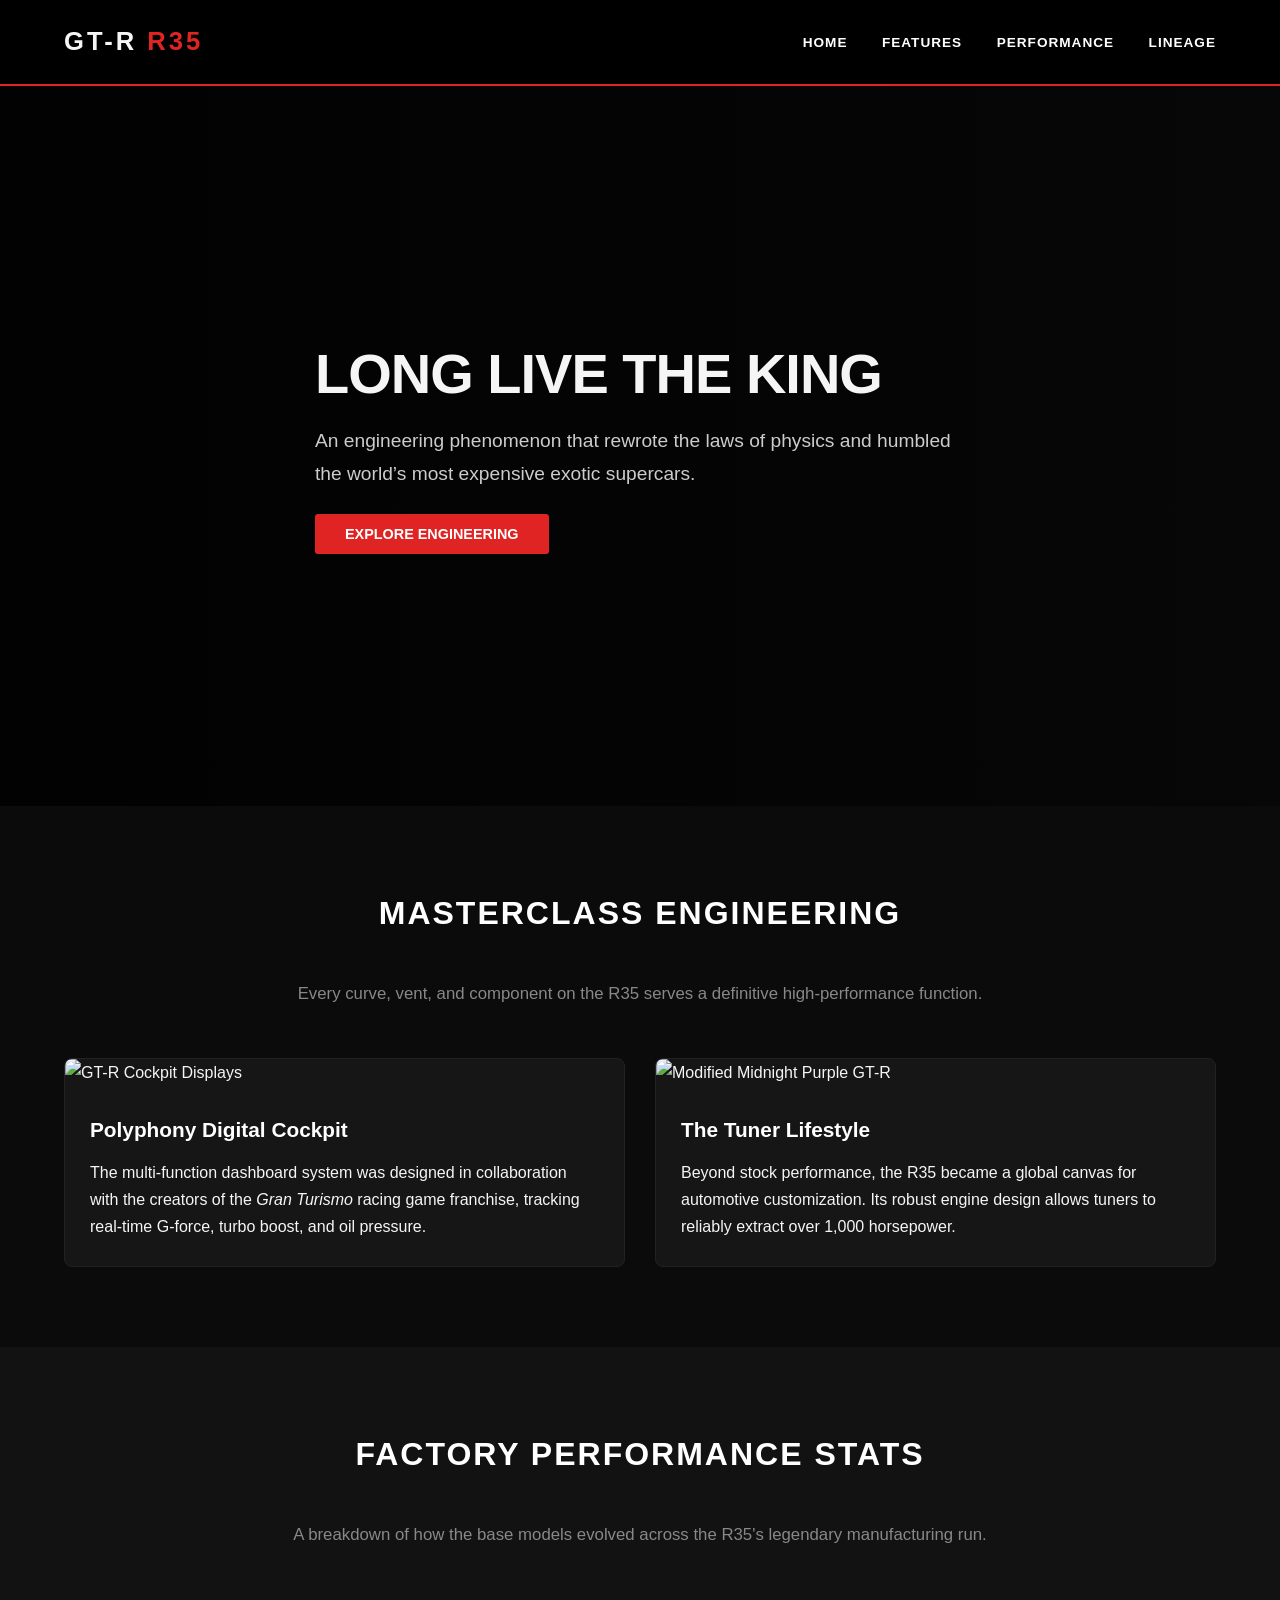
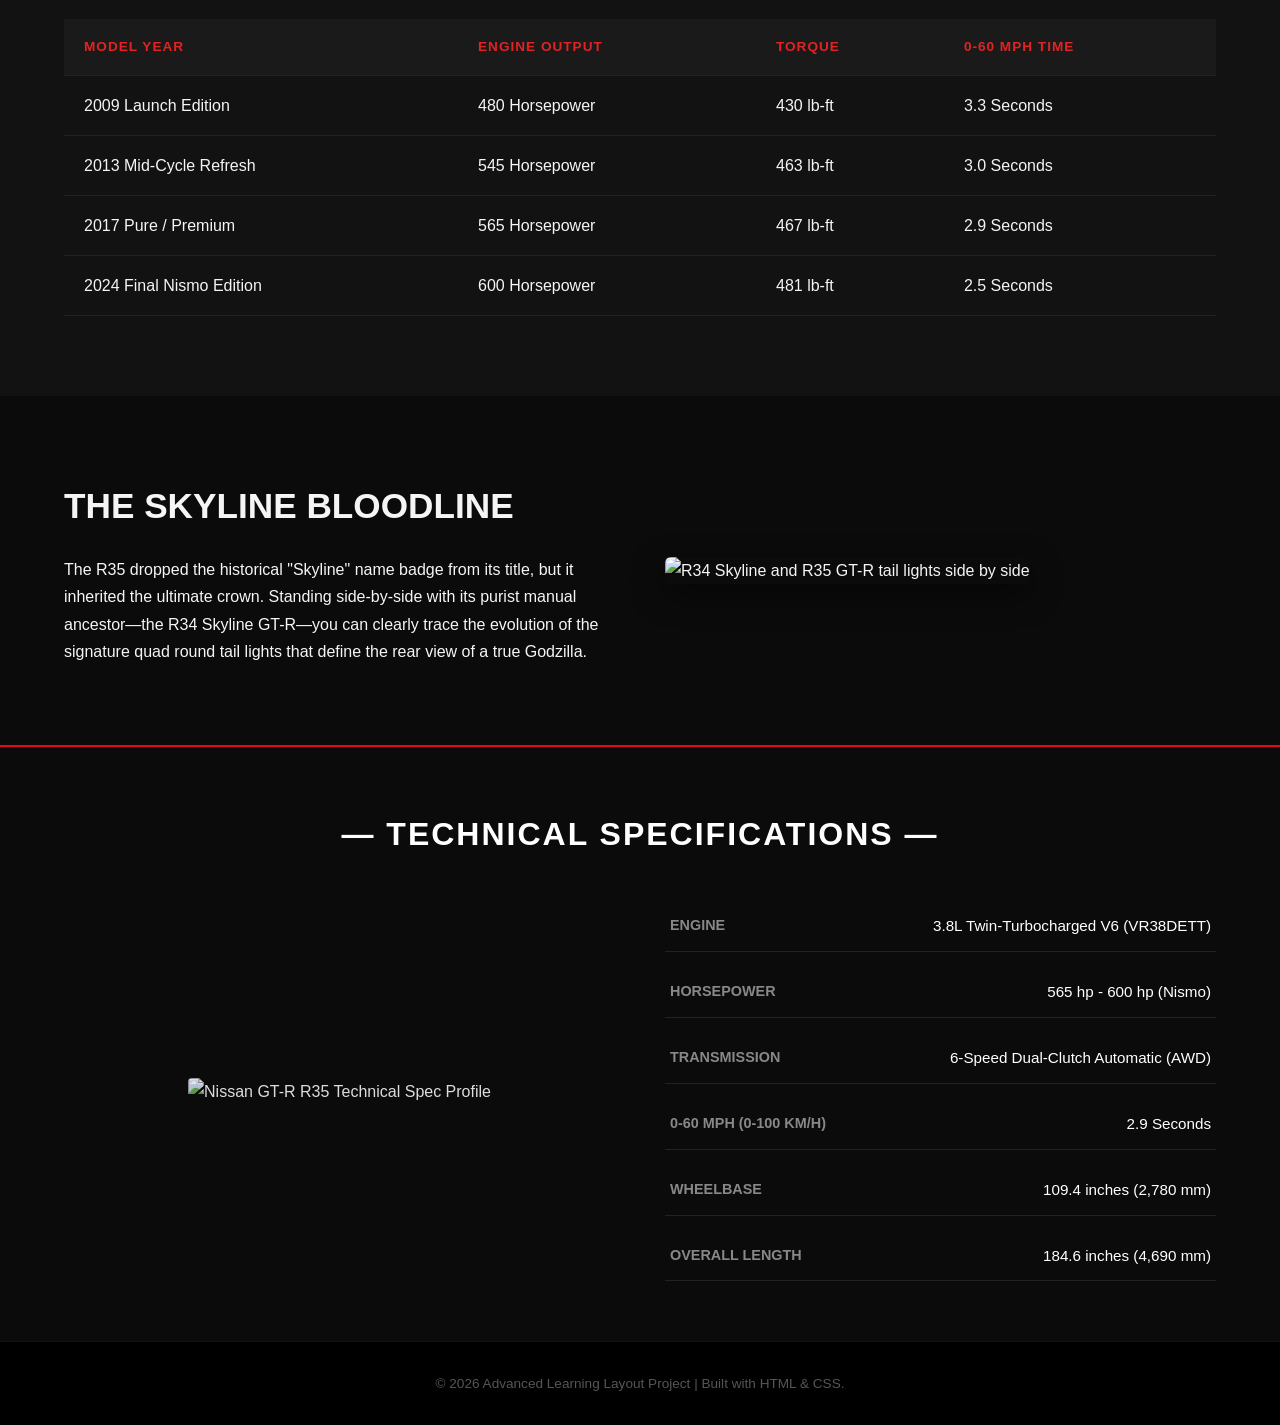
==== index.html @ 576cb098 "Update index.html" ====
<!DOCTYPE html>
<html lang="en">
<head>
    <meta charset="UTF-8">
    <meta name="viewport" content="width=device-width, initial-scale=1.0">
    <title>R35 GT-R | The Legend of Godzilla</title>
    <link rel="stylesheet" href="style.css">
    <meta name="google-site-verification" content="3HUZMvvJZy0eUg-vxrmkELiTdxK0UbXe0LXhjjSXxR0" />
</head>
<body>

    <!-- Navigation Bar -->
    <header>
        <div class="container navbar">
            <div class="logo">GT-R <span class="red-text">R35</span></div>
            <nav>
                <a href="#home">Home</a>
                <a href="#features">Features</a>
                <a href="#performance">Performance</a>
                <a href="#lineage">Lineage</a>
            </nav>
        </div>
    </header>

    <!-- Main Hero Banner Section -->
    <section id="home" class="hero-banner">
        <div class="hero-overlay">
            <div class="container hero-content">
                <h1>LONG LIVE THE KING</h1>
                <p>An engineering phenomenon that rewrote the laws of physics and humbled the world’s most expensive exotic supercars.</p>
                <a href="#features" class="btn-primary">Explore Engineering</a>
            </div>
        </div>
    </section>

    <!-- Interactive Features Section (With Images!) -->
    <section id="features" class="container section">
        <h2 class="section-title">Masterclass Engineering</h2>
        <p class="section-subtitle">Every curve, vent, and component on the R35 serves a definitive high-performance function.</p>

        <div class="features-grid">
            <!-- Feature Card 1 -->
            <div class="feature-card">
                <img src="https://squarewheelsauto.com/cdn/shop/files/2_33690fa5-13fc-4e6d-8aa9-75cda17fef04.jpg?v=1737291196&width=1000" alt="GT-R Cockpit Displays" class="card-img">
                <div class="card-body">
                    <h3>Polyphony Digital Cockpit</h3>
                    <p>The multi-function dashboard system was designed in collaboration with the creators of the <em>Gran Turismo</em> racing game franchise, tracking real-time G-force, turbo boost, and oil pressure.</p>
                </div>
            </div>

            <!-- Feature Card 2 -->
            <div class="feature-card">
                <img src="https://static0.hotcarsimages.com/wordpress/wp-content/uploads/wm/2025/04/libertywalk_nissangtrpurple_tokyo_03.jpg?w=1600&h=1200&fit=crop" alt="Modified Midnight Purple GT-R" class="card-img">
                <div class="card-body">
                    <h3>The Tuner Lifestyle</h3>
                    <p>Beyond stock performance, the R35 became a global canvas for automotive customization. Its robust engine design allows tuners to reliably extract over 1,000 horsepower.</p>
                </div>
            </div>
        </div>
    </section>

    <!-- Performance & Data Section (Using an Advanced Table) -->
    <section id="performance" class="dark-section">
        <div class="container section">
            <h2 class="section-title">Factory Performance Stats</h2>
            <p class="section-subtitle">A breakdown of how the base models evolved across the R35's legendary manufacturing run.</p>
            
            <div class="table-wrapper">
                <table>
                    <thead>
                        <tr>
                            <th>Model Year</th>
                            <th>Engine Output</th>
                            <th>Torque</th>
                            <th>0-60 mph Time</th>
                        </tr>
                    </thead>
                    <tbody>
                        <tr>
                            <td>2009 Launch Edition</td>
                            <td>480 Horsepower</td>
                            <td>430 lb-ft</td>
                            <td>3.3 Seconds</td>
                        </tr>
                        <tr>
                            <td>2013 Mid-Cycle Refresh</td>
                            <td>545 Horsepower</td>
                            <td>463 lb-ft</td>
                            <td>3.0 Seconds</td>
                        </tr>
                        <tr>
                            <td>2017 Pure / Premium</td>
                            <td>565 Horsepower</td>
                            <td>467 lb-ft</td>
                            <td>2.9 Seconds</td>
                        </tr>
                        <tr>
                            <td>2024 Final Nismo Edition</td>
                            <td>600 Horsepower</td>
                            <td>481 lb-ft</td>
                            <td>2.5 Seconds</td>
                        </tr>
                    </tbody>
                </table>
            </div>
        </div>
    </section>

    <!-- Lineage Heritage Section -->
    <section id="lineage" class="container section alignment-block">
        <div class="text-block">
            <h2>The Skyline Bloodline</h2>
            <p>The R35 dropped the historical "Skyline" name badge from its title, but it inherited the ultimate crown. Standing side-by-side with its purist manual ancestor—the R34 Skyline GT-R—you can clearly trace the evolution of the signature quad round tail lights that define the rear view of a true Godzilla.</p>
        </div>
        <div class="image-block">
            <img src="https://www.jdmexport.com/wp-content/uploads/sites/9/2022/12/06034931/Nissan-Skyline-GT-R-R34-vs-Nissan-GTR-R35.jpg" alt="R34 Skyline and R35 GT-R tail lights side by side" class="responsive-img">
        </div>
    </section>
<!-- ==========================================
     SPECIFICATIONS SECTION
     ========================================== -->
<section id="specs" class="specs-section">
    <div class="container">
        <h2 class="section-title">— TECHNICAL SPECIFICATIONS —</h2>
        
        <div class="specs-display">
            <!-- Left Side: Image / Graphic Space -->
            <div class="specs-graphic">
                <!-- You can replace this placeholder image link with an actual blueprint/car image later -->
                <img src="https://upload.wikimedia.org/wikipedia/commons/e/e0/NISSAN_GT-R_R35_2024.jpg" alt="Nissan GT-R R35 Technical Spec Profile">
            </div>

            <!-- Right Side: Tech Data Grid -->
            <div class="specs-data">
                <div class="spec-item">
                    <span class="spec-label">Engine</span>
                    <span class="spec-value">3.8L Twin-Turbocharged V6 (VR38DETT)</span>
                </div>
                <div class="spec-item">
                    <span class="spec-label">Horsepower</span>
                    <span class="spec-value">565 hp - 600 hp (Nismo)</span>
                </div>
                <div class="spec-item">
                    <span class="spec-label">Transmission</span>
                    <span class="spec-value">6-Speed Dual-Clutch Automatic (AWD)</span>
                </div>
                <div class="spec-item">
                    <span class="spec-label">0-60 mph (0-100 km/h)</span>
                    <span class="spec-value">2.9 Seconds</span>
                </div>
                <div class="spec-item">
                    <span class="spec-label">Wheelbase</span>
                    <span class="spec-value">109.4 inches (2,780 mm)</span>
                </div>
                <div class="spec-item">
                    <span class="spec-label">Overall Length</span>
                    <span class="spec-value">184.6 inches (4,690 mm)</span>
                </div>
            </div>
        </div>
    </div>
</section>
    <!-- Footer Area -->
    <footer>
        <p>&copy; 2026 Advanced Learning Layout Project | Built with HTML & CSS.</p>
    </footer>

</body>
</html>
---- style.css ----
/* Core Styling Layout Reset */
* {
    margin: 0;
    padding: 0;
    box-sizing: border-box;
}

html {
    scroll-behavior: smooth; /* Makes clicking nav links scroll smoothly down the page */
}

body {
    font-family: 'Helvetica Neue', Arial, sans-serif;
    background-color: #0b0b0b;
    color: #f5f5f5;
    line-height: 1.7;
}

.container {
    width: 90%;
    max-width: 1200px;
    margin: 0 auto;
}

.red-text {
    color: #e02424;
}

/* Header & Navbar Section */
header {
    background-color: rgba(0, 0, 0, 0.95);
    border-bottom: 2px solid #e02424;
    position: sticky;
    top: 0;
    z-index: 1000;
}

.navbar {
    display: flex;
    justify-content: space-between;
    align-items: center;
    padding: 20px 0;
}

.logo {
    font-weight: 900;
    font-size: 1.6rem;
    letter-spacing: 3px;
}

nav a {
    color: #ffffff;
    text-decoration: none;
    font-weight: 600;
    text-transform: uppercase;
    font-size: 0.85rem;
    margin-left: 30px;
    letter-spacing: 1px;
    transition: color 0.3s ease;
}

nav a:hover {
    color: #e02424;
}

/* Big Hero Section with Background image fallback tint */
.hero-banner {
    background-image: url('https://wieck-nissanao-production.s3.us-west-1.amazonaws.com/releaseInlineImages/78ce2cdc42e8dbb7a12294cd30b294e6740708e0');
    background-size: cover;
    background-position: center;
    background-attachment: fixed; /* Parallax effect */
    height: 80vh;
}

.hero-overlay {
    background: linear-gradient(to right, rgba(0,0,0,0.85), rgba(0,0,0,0.4));
    height: 100%;
    display: flex;
    align-items: center;
}

.hero-content {
    max-width: 650px;
}

.hero-content h1 {
    font-size: 3.5rem;
    font-weight: 900;
    letter-spacing: -1px;
    line-height: 1.1;
    margin-bottom: 20px;
}

.hero-content p {
    font-size: 1.2rem;
    color: #cccccc;
    margin-bottom: 30px;
}

.btn-primary {
    background-color: #e02424;
    color: #ffffff;
    padding: 12px 30px;
    text-decoration: none;
    font-weight: bold;
    text-transform: uppercase;
    font-size: 0.9rem;
    border-radius: 3px;
    transition: background 0.3s ease;
}

.btn-primary:hover {
    background-color: #b91c1c;
}

/* Section Components structure */
.section {
    padding: 80px 0;
}

.dark-section {
    background-color: #121212;
}

.section-title {
    font-size: 2.2rem;
    text-align: center;
    font-weight: 800;
    text-transform: uppercase;
}

.section-subtitle {
    text-align: center;
    color: #888888;
    margin-bottom: 50px;
    font-size: 1.05rem;
}

/* Responsive Image Cards Grid */
.features-grid {
    display: flex;
    gap: 30px;
}

.feature-card {
    flex: 1;
    background-color: #161616;
    border-radius: 8px;
    overflow: hidden; /* Ensures image fits inside borders */
    border: 1px solid #222222;
    transition: transform 0.3s ease;
}

.feature-card:hover {
    transform: translateY(-5px); /* Lift animation effect */
}

.card-img {
    width: 100%;
    height: 250px;
    object-fit: cover; /* Keeps image proportions clean without squishing */
}

.card-body {
    padding: 25px;
}

.card-body h3 {
    font-size: 1.3rem;
    margin-bottom: 12px;
    color: #ffffff;
}

/* Styling Data Tables */
.table-wrapper {
    overflow-x: auto;
}

table {
    width: 100%;
    border-collapse: collapse;
    margin-top: 20px;
    text-align: left;
}

th, td {
    padding: 16px 20px;
    border-bottom: 1px solid #222222;
}

th {
    background-color: #1a1a1a;
    color: #e02424;
    text-transform: uppercase;
    font-size: 0.85rem;
    letter-spacing: 1px;
}

tr:hover {
    background-color: rgba(224, 36, 36, 0.05); /* Soft red line hover highlight */
}

/* Alternate 2-Column Row Block Section */
.alignment-block {
    display: flex;
    align-items: center;
    gap: 50px;
}

.text-block, .image-block {
    flex: 1;
}

.text-block h2 {
    font-size: 2.2rem;
    margin-bottom: 20px;
    text-transform: uppercase;
    font-weight: 800;
}

.responsive-img {
    width: 100%;
    border-radius: 6px;
    box-shadow: 0 10px 30px rgba(0,0,0,0.5);
}

/* Footer layout rules */
footer {
    background-color: #000000;
    text-align: center;
    padding: 30px 0;
    color: #555555;
    font-size: 0.85rem;
    border-top: 1px solid #111111;
}
/* ==========================================
   SPECIFICATIONS SECTION STYLES
   ========================================== */
.specs-section {
    background-color: #0b0b0b; /* Deep dark background matching the theme */
    padding: 60px 0;
    border-top: 2px solid #e50914; /* Red accent separator line */
}

.section-title {
    text-align: center;
    color: #ffffff;
    font-size: 2rem;
    margin-bottom: 40px;
    letter-spacing: 2px;
}

.specs-display {
    display: flex;
    align-items: center;
    gap: 50px;
}

.specs-graphic {
    flex: 1;
    text-align: center;
}

.specs-graphic img {
    max-width: 100%;
    height: auto;
    border-radius: 4px;
    filter: grayscale(20%) brightness(90%);
}

.specs-data {
    flex: 1;
    display: flex;
    flex-direction: column;
    gap: 15px;
}

.spec-item {
    display: flex;
    justify-content: space-between;
    padding: 12px 5px;
    border-bottom: 1px solid #222222; /* Clean subtle rows */
}

.spec-label {
    color: #888888; /* Muted technical gray label */
    font-weight: 600;
    text-transform: uppercase;
    font-size: 0.9rem;
}

.spec-value {
    color: #ffffff;
    font-weight: 500;
    font-size: 0.95rem;
}
/* Mobile Responsiveness adjustments */
@media (max-width: 768px) {
    .navbar, .features-grid, .alignment-block {
        flex-direction: column;
        gap: 20px;
    }
    nav a {
        margin: 10px;
    }
    .hero-content h1 {
        font-size: 2.3rem;
    }
}
/* ==========================================
   MOBILE RESPONSIVE STYLES (For Phones)
   ========================================== */
@media (max-width: 768px) {
    
    /* 1. Make the container padding slightly smaller on phones */
    .container {
        width: 92%;
        padding: 10px 0;
    }

    /* 2. Turn the horizontal navigation links into a neat column */
    .navbar {
    flex-direction: column;
    text-align: center;
    gap: 12px;
    padding: 15px 0;
}

nav a {
    display: block;
    margin: 8px 0;
    font-size: 0.85rem;
}

    /* 3. Shrink the huge hero text so it doesn't spill over */
    .hero-content h1 {
        font-size: 2.2rem;
    }

    .hero-content p {
        font-size: 1rem;
    }

    /* 4. Force the side-by-side feature cards to stack vertically */
    .features-grid {
        flex-direction: column;
        gap: 25px;
    }

    .card-img {
        height: 200px; /* slightly shorter images for phone screens */
    }

    /* 5. Force the Skyline Heritage text and image to stack vertically */
    .alignment-block {
        flex-direction: column;
        gap: 25px;
        text-align: center;
    }
    
    /* Ensure the text section drops a bit of space below it */
    .text-block h2 {
        font-size: 1.8rem;
    }
}
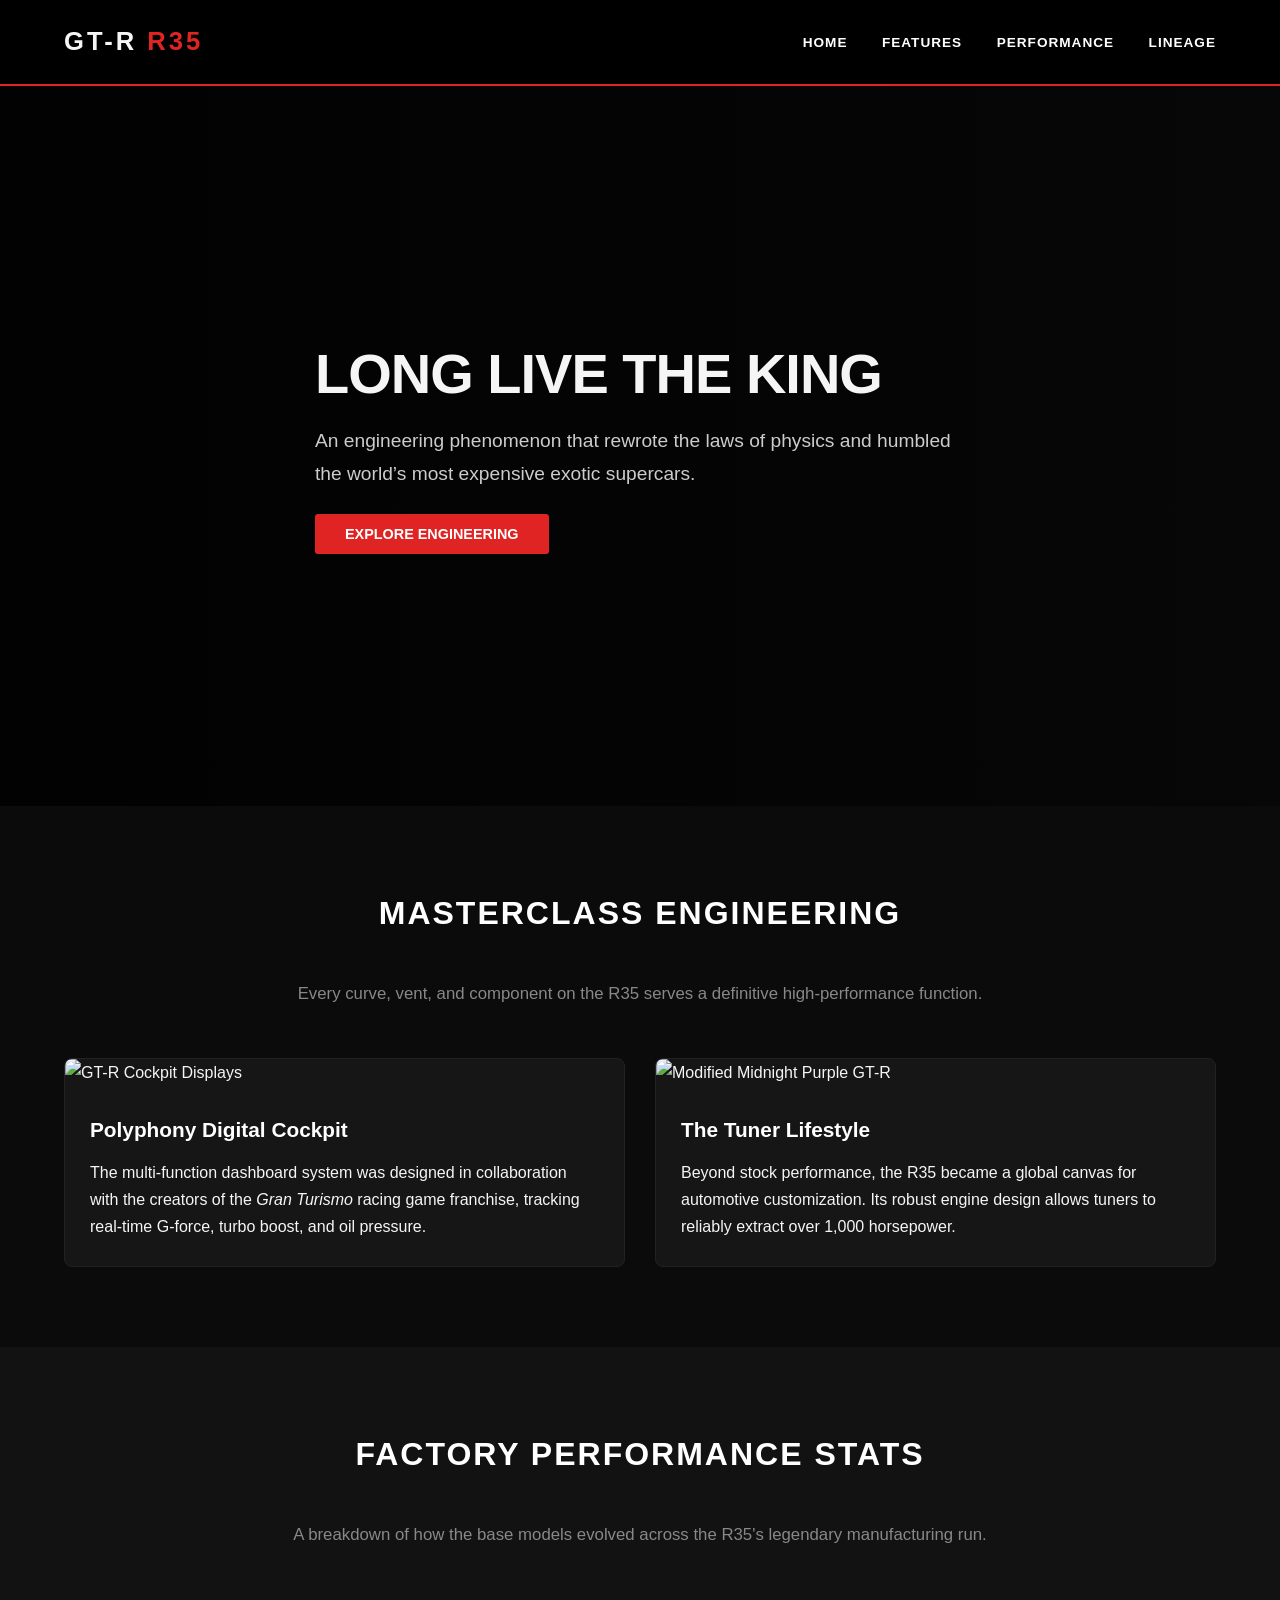
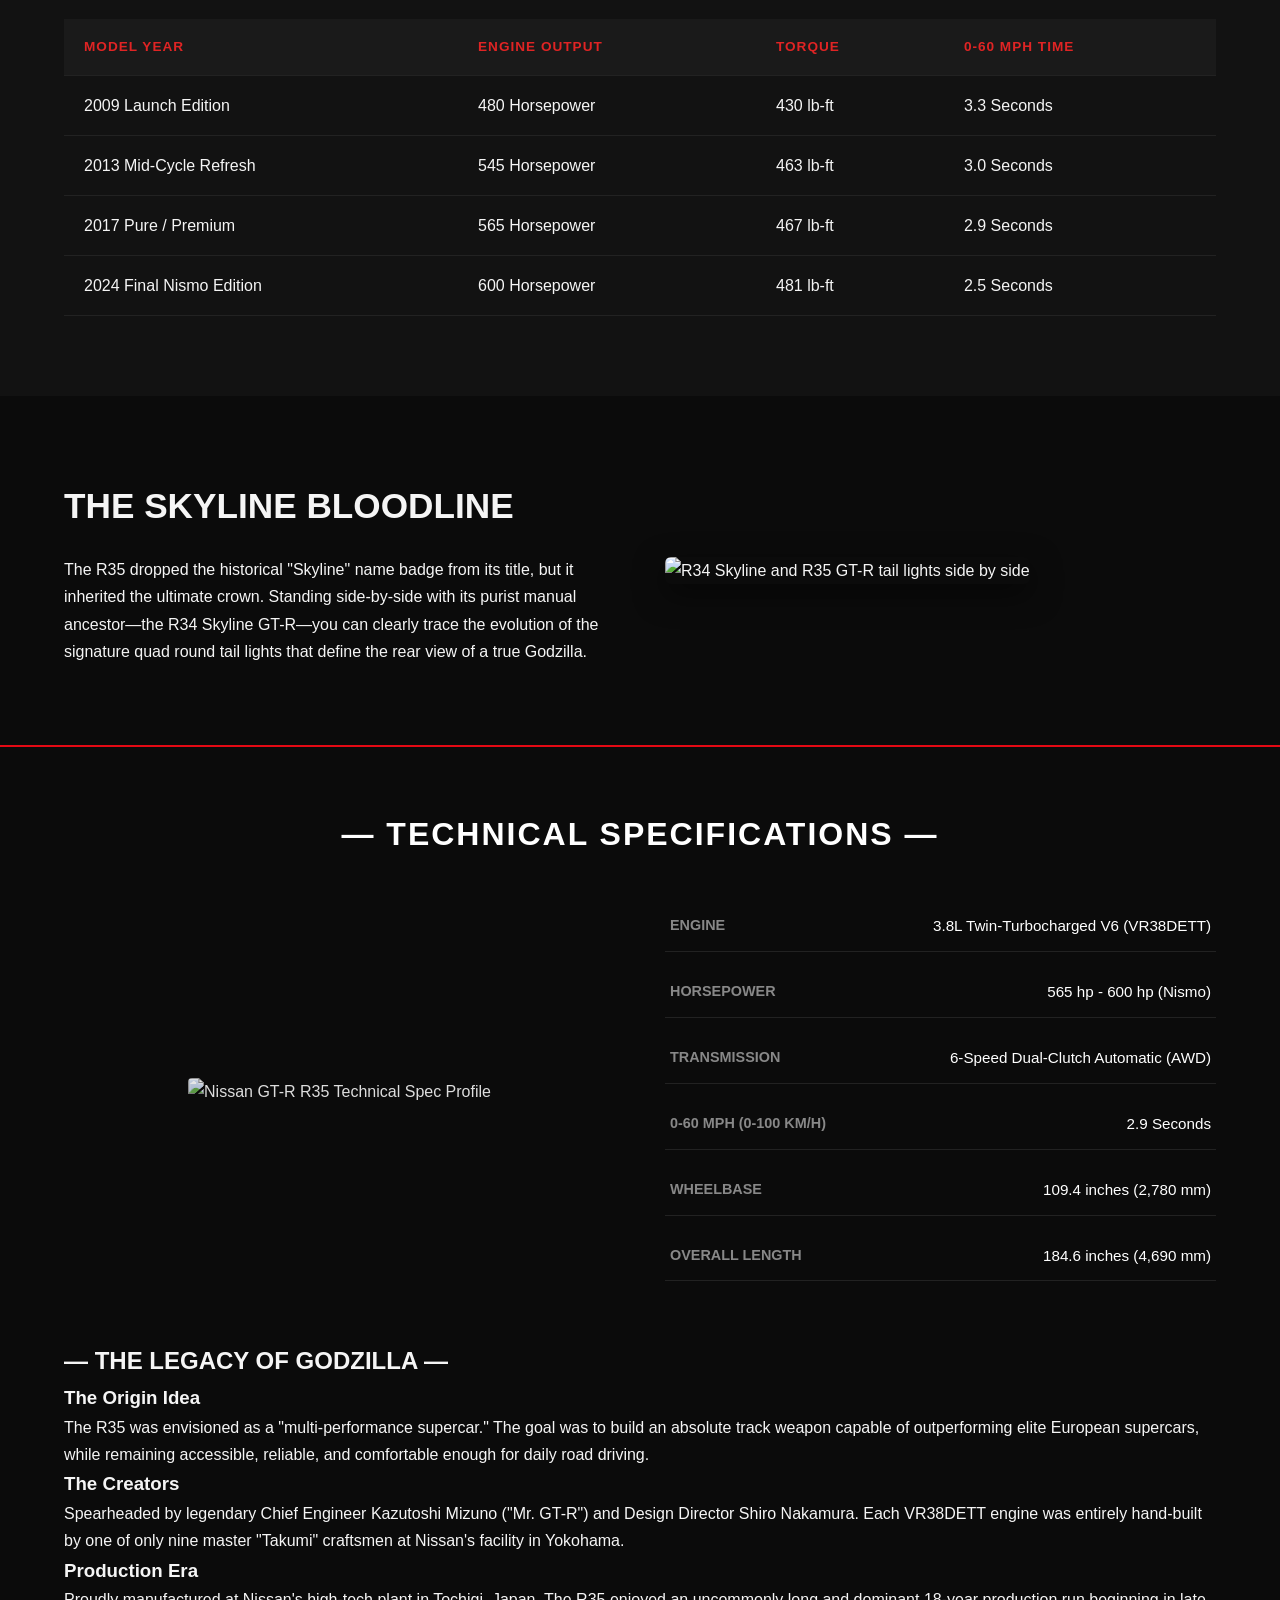
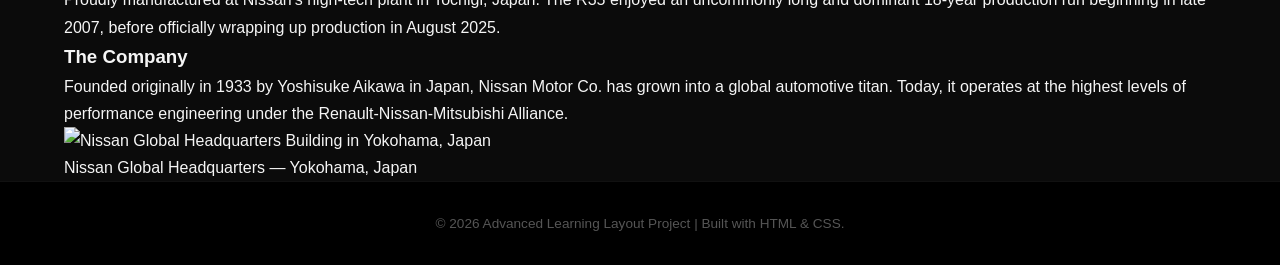
==== commit 2bccb639: "Update index.html" ====
--- a/index.html
+++ b/index.html
@@ -127,7 +127,7 @@
             <!-- Left Side: Image / Graphic Space -->
             <div class="specs-graphic">
                 <!-- You can replace this placeholder image link with an actual blueprint/car image later -->
-                <img src="https://upload.wikimedia.org/wikipedia/commons/e/e0/NISSAN_GT-R_R35_2024.jpg" alt="Nissan GT-R R35 Technical Spec Profile">
+                <img src="https://images.unsplash.com/photo-1611859266238-4b98091d9d9b?q=80&w=764&auto=format&fit=crop" alt="Nissan GT-R R35 Technical Spec Profile">
             </div>
 
             <!-- Right Side: Tech Data Grid -->
@@ -160,6 +160,44 @@
         </div>
     </div>
 </section>
+    <!-- History & Legacy Section -->
+    <section class="legacy-section">
+        <div class="container">
+            <h2 class="legacy-title">— THE LEGACY OF GODZILLA —</h2>
+            <div class="legacy-layout">
+                
+                <!-- Left Side: Information Boxes -->
+                <div class="legacy-grid">
+                    <div class="legacy-box">
+                        <h3>The Origin Idea</h3>
+                        <p>The R35 was envisioned as a "multi-performance supercar." The goal was to build an absolute track weapon capable of outperforming elite European supercars, while remaining accessible, reliable, and comfortable enough for daily road driving.</p>
+                    </div>
+
+                    <div class="legacy-box">
+                        <h3>The Creators</h3>
+                        <p>Spearheaded by legendary Chief Engineer Kazutoshi Mizuno ("Mr. GT-R") and Design Director Shiro Nakamura. Each VR38DETT engine was entirely hand-built by one of only nine master "Takumi" craftsmen at Nissan's facility in Yokohama.</p>
+                    </div>
+
+                    <div class="legacy-box">
+                        <h3>Production Era</h3>
+                        <p>Proudly manufactured at Nissan's high-tech plant in Tochigi, Japan. The R35 enjoyed an uncommonly long and dominant 18-year production run beginning in late 2007, before officially wrapping up production in August 2025.</p>
+                    </div>
+
+                    <div class="legacy-box">
+                        <h3>The Company</h3>
+                        <p>Founded originally in 1933 by Yoshisuke Aikawa in Japan, Nissan Motor Co. has grown into a global automotive titan. Today, it operates at the highest levels of performance engineering under the Renault-Nissan-Mitsubishi Alliance.</p>
+                    </div>
+                </div>
+
+                <!-- Right Side: Nissan Company Corporate Image -->
+                <div class="legacy-image-box">
+                    <img src="http://googleusercontent.com/image_collection/image_retrieval/6761073927248915801_0" alt="Nissan Global Headquarters Building in Yokohama, Japan">
+                    <div class="image-caption">Nissan Global Headquarters — Yokohama, Japan</div>
+                </div>
+
+            </div>
+        </div>
+    </section>
     <!-- Footer Area -->
     <footer>
         <p>&copy; 2026 Advanced Learning Layout Project | Built with HTML & CSS.</p>
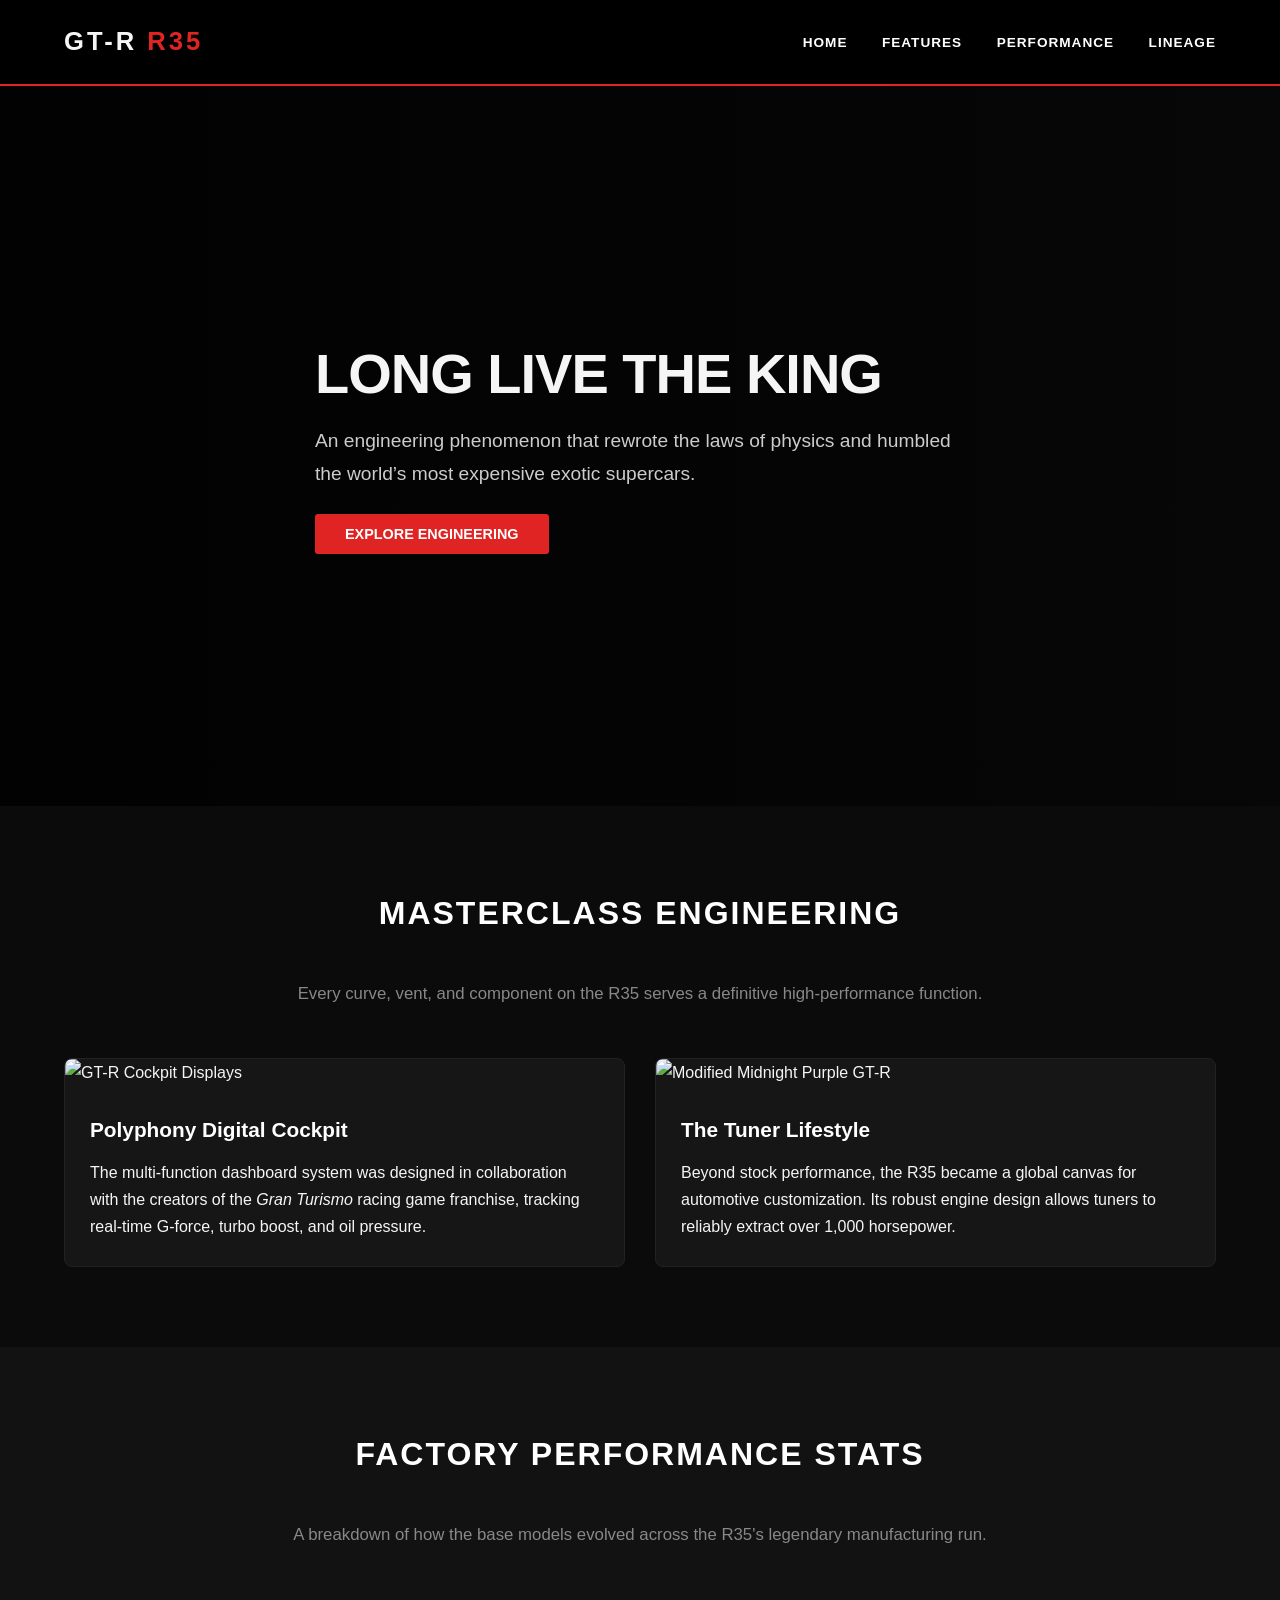
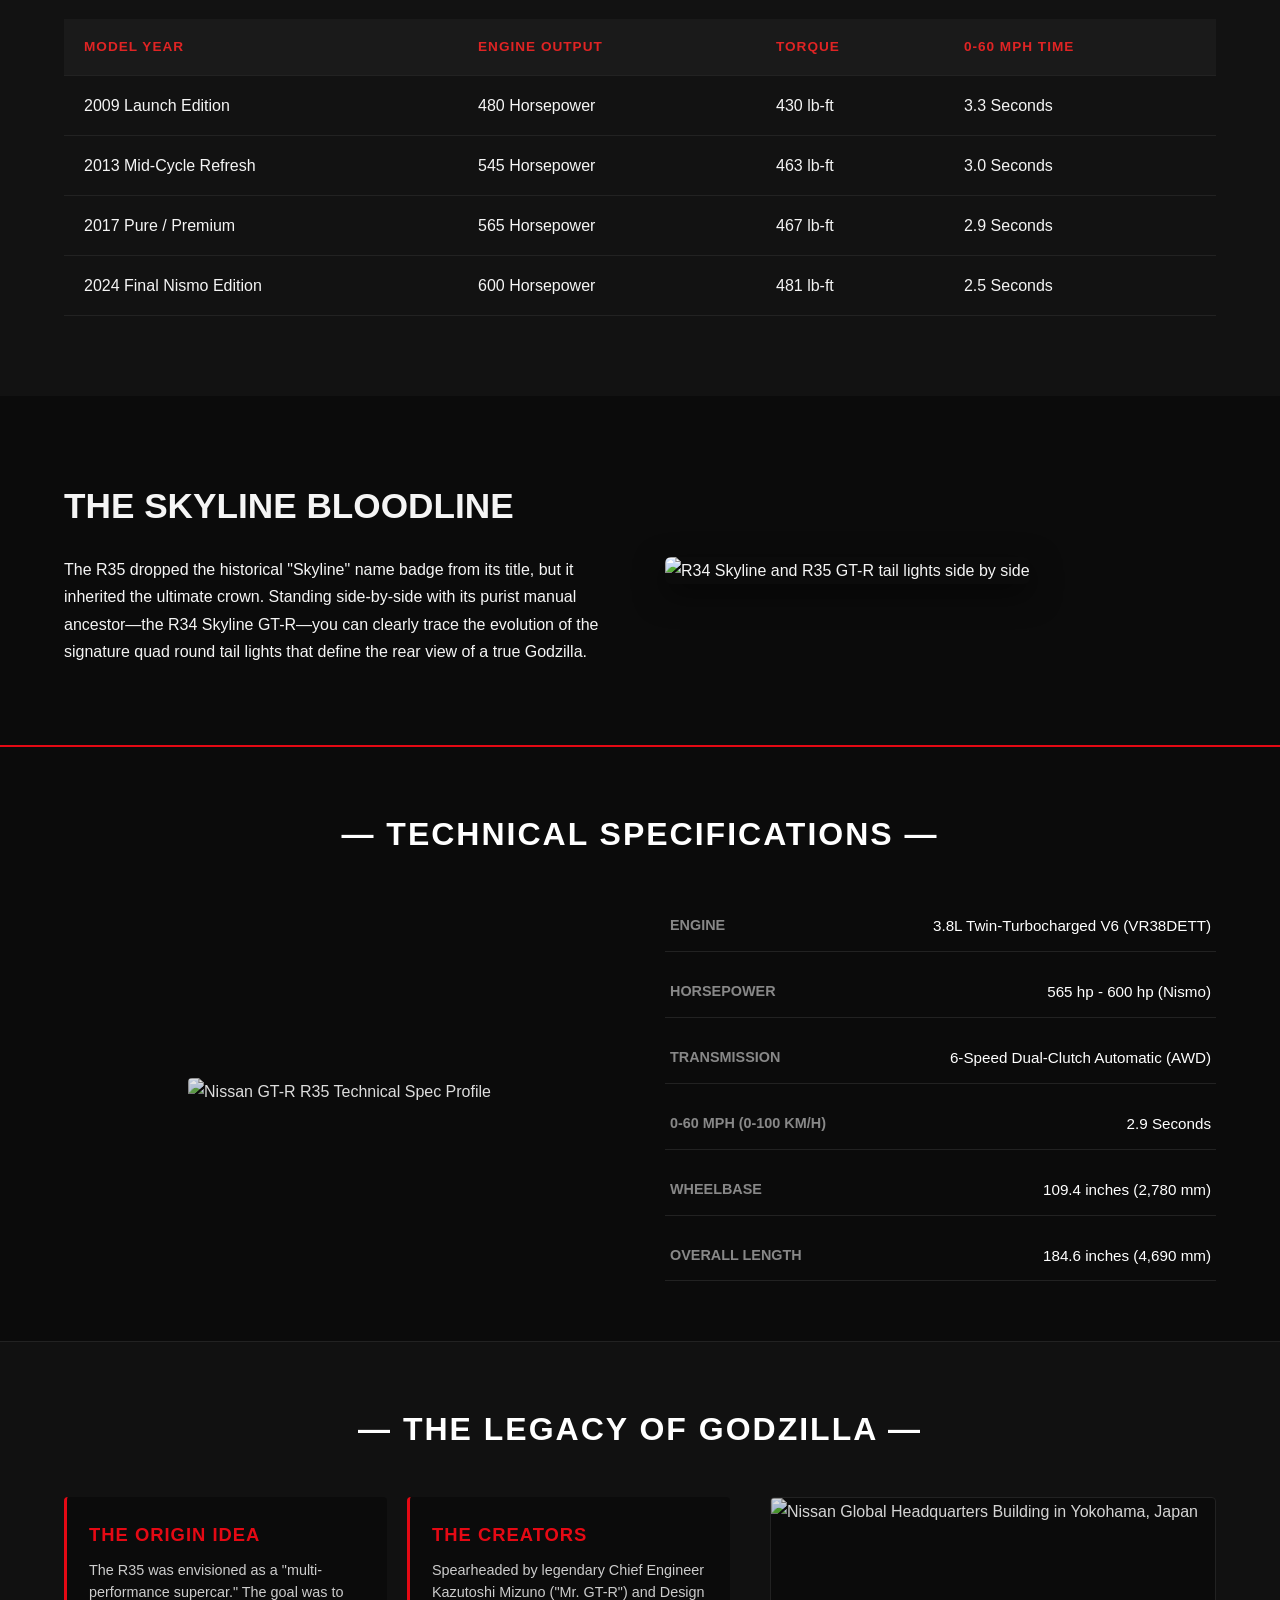
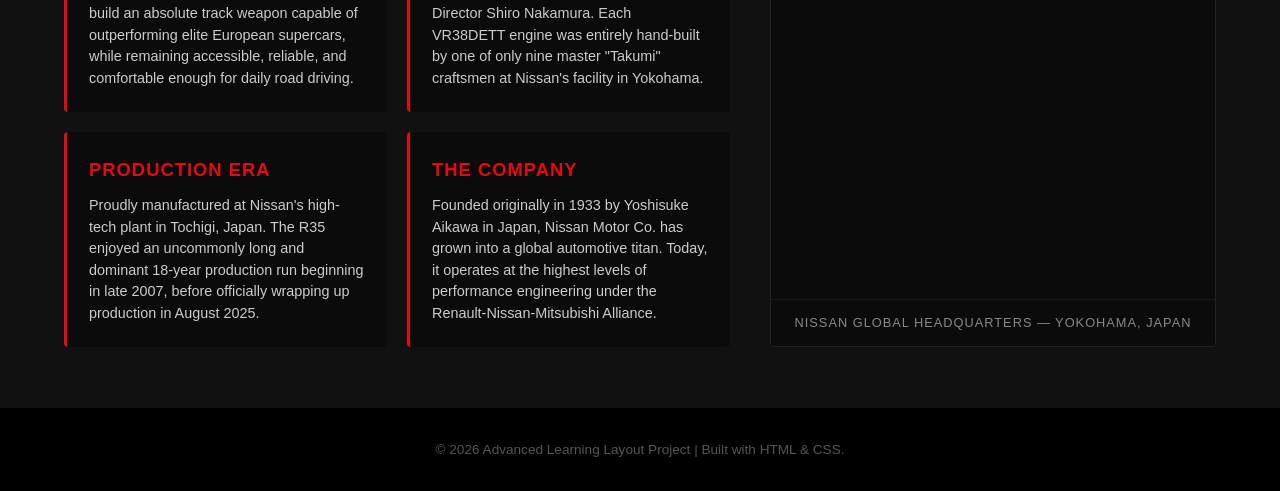
==== commit d6e6bdd6: "Update index.html" ====
--- a/index.html
+++ b/index.html
@@ -191,7 +191,7 @@
 
                 <!-- Right Side: Nissan Company Corporate Image -->
                 <div class="legacy-image-box">
-                    <img src="http://googleusercontent.com/image_collection/image_retrieval/6761073927248915801_0" alt="Nissan Global Headquarters Building in Yokohama, Japan">
+                    <img src="https://images.unsplash.com/photo-1762270788872-a694729c5349?q=80&w=600&auto=format&fit=crop" alt="Nissan Global Headquarters Building in Yokohama, Japan">
                     <div class="image-caption">Nissan Global Headquarters — Yokohama, Japan</div>
                 </div>
 
--- a/style.css
+++ b/style.css
@@ -293,6 +293,103 @@
     color: #ffffff;
     font-weight: 500;
     font-size: 0.95rem;
+}
+/* ==========================================
+   LEGACY SECTION STYLES
+   ========================================== */
+.legacy-section {
+    background-color: #111111;
+    padding: 60px 0;
+    border-top: 1px solid #222222;
+}
+
+.legacy-title {
+    text-align: center;
+    color: #ffffff;
+    font-size: 2rem;
+    margin-bottom: 40px;
+    letter-spacing: 2px;
+}
+
+.legacy-layout {
+    display: flex;
+    gap: 40px;
+    align-items: stretch;
+}
+
+.legacy-grid {
+    flex: 1.2;
+    display: grid;
+    grid-template-columns: repeat(2, 1fr);
+    gap: 20px;
+}
+
+.legacy-box {
+    background-color: #0b0b0b;
+    padding: 22px;
+    border-left: 3px solid #e50914; /* Red accent line */
+    border-radius: 4px;
+}
+
+.legacy-box h3 {
+    color: #e50914;
+    font-size: 1.15rem;
+    margin-bottom: 10px;
+    text-transform: uppercase;
+    letter-spacing: 1px;
+}
+
+.legacy-box p {
+    color: #cccccc;
+    font-size: 0.9rem;
+    line-height: 1.5;
+}
+
+/* Nissan Image Box Styles */
+.legacy-image-box {
+    flex: 0.8;
+    display: flex;
+    flex-direction: column;
+    justify-content: space-between;
+    background-color: #0b0b0b;
+    border-radius: 4px;
+    overflow: hidden;
+    border: 1px solid #222222;
+}
+
+.legacy-image-box img {
+    width: 100%;
+    height: 100%;
+    object-fit: cover;
+    filter: brightness(85%) contrast(105%);
+}
+
+.image-caption {
+    color: #888888;
+    font-size: 0.8rem;
+    text-align: center;
+    padding: 12px 5px;
+    text-transform: uppercase;
+    letter-spacing: 1px;
+    background-color: #0b0b0b;
+    border-top: 1px solid #1a1a1a;
+}
+
+/* Mobile responsive layout fallback */
+@media (max-width: 992px) {
+    .legacy-layout {
+        flex-direction: column;
+    }
+    .legacy-image-box {
+        order: -1; /* Puts image above text on mobile devices */
+        height: 300px;
+    }
+}
+
+@media (max-width: 576px) {
+    .legacy-grid {
+        grid-template-columns: 1fr;
+    }
 }
 /* Mobile Responsiveness adjustments */
 @media (max-width: 768px) {
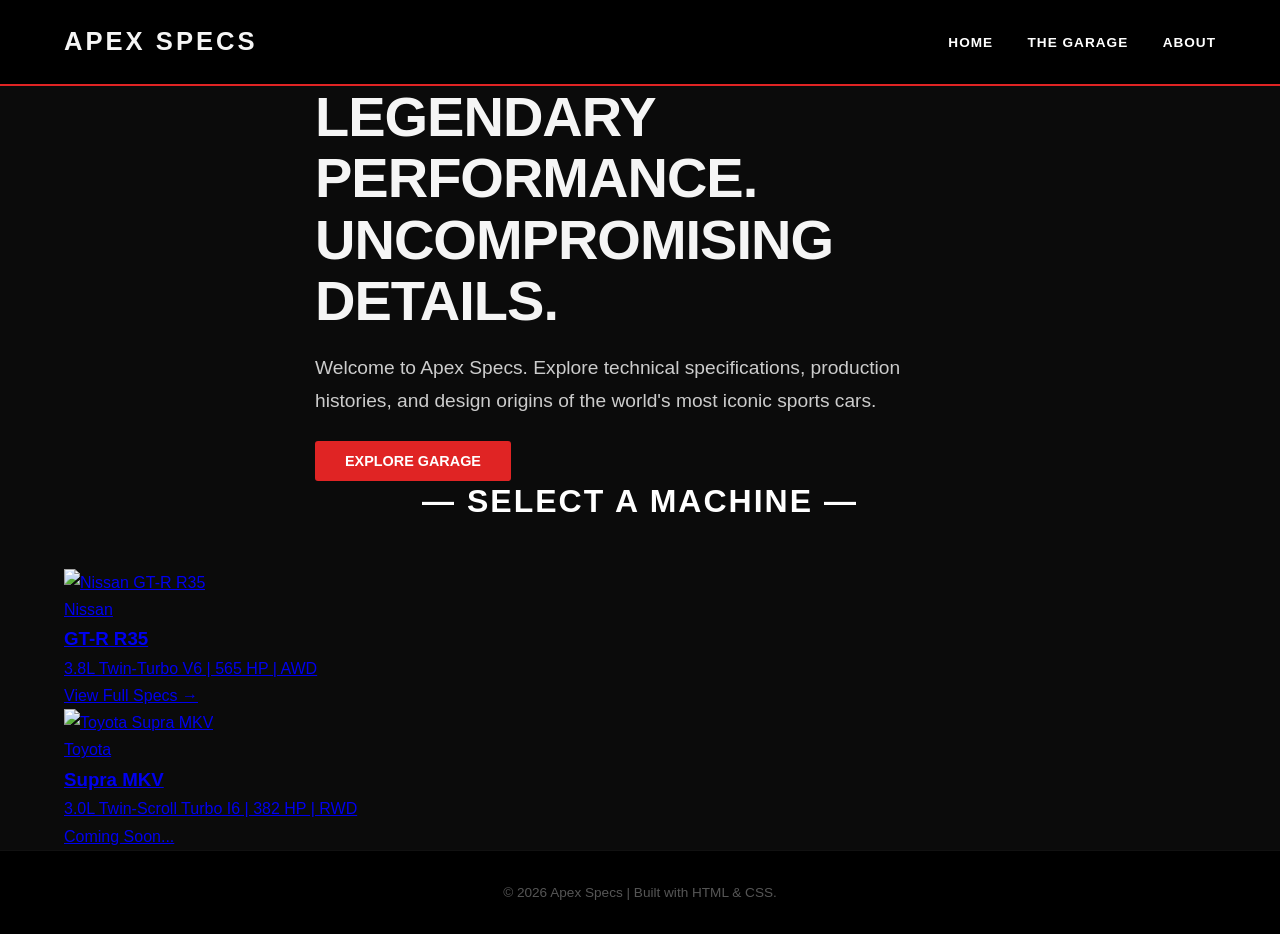
==== commit 42412755: "Update index.html" ====
--- a/index.html
+++ b/index.html
@@ -3,204 +3,74 @@
 <head>
     <meta charset="UTF-8">
     <meta name="viewport" content="width=device-width, initial-scale=1.0">
-    <title>R35 GT-R | The Legend of Godzilla</title>
+    <title>Apex Specs | Legendary Performance Database</title>
     <link rel="stylesheet" href="style.css">
-    <meta name="google-site-verification" content="3HUZMvvJZy0eUg-vxrmkELiTdxK0UbXe0LXhjjSXxR0" />
 </head>
 <body>
 
-    <!-- Navigation Bar -->
+    <!-- Header / Navigation -->
     <header>
         <div class="container navbar">
-            <div class="logo">GT-R <span class="red-text">R35</span></div>
+            <div class="logo">APEX SPECS</div>
             <nav>
-                <a href="#home">Home</a>
-                <a href="#features">Features</a>
-                <a href="#performance">Performance</a>
-                <a href="#lineage">Lineage</a>
+                <a href="index.html" class="active">Home</a>
+                <a href="#garage">The Garage</a>
+                <a href="#">About</a>
             </nav>
         </div>
     </header>
 
-    <!-- Main Hero Banner Section -->
-    <section id="home" class="hero-banner">
-        <div class="hero-overlay">
-            <div class="container hero-content">
-                <h1>LONG LIVE THE KING</h1>
-                <p>An engineering phenomenon that rewrote the laws of physics and humbled the world’s most expensive exotic supercars.</p>
-                <a href="#features" class="btn-primary">Explore Engineering</a>
+    <!-- Hero Showcase Section -->
+    <section class="hero-section">
+        <div class="container hero-content">
+            <h1>LEGENDARY PERFORMANCE. <br>UNCOMPROMISING DETAILS.</h1>
+            <p>Welcome to Apex Specs. Explore technical specifications, production histories, and design origins of the world's most iconic sports cars.</p>
+            <a href="#garage" class="btn-primary">Explore Garage</a>
+        </div>
+    </section>
+
+    <!-- The Car Garage (Clickable Cards Grid) -->
+    <section id="garage" class="garage-section">
+        <div class="container">
+            <h2 class="section-title">— SELECT A MACHINE —</h2>
+            
+            <div class="card-grid">
+                
+                <!-- Card 1: Nissan GT-R R35 -->
+                <a href="gtr-r35.html" class="car-card">
+                    <div class="card-image">
+                        <img src="https://images.unsplash.com/photo-1611859266238-4b98091d9d9b?q=80&w=600&auto=format&fit=crop" alt="Nissan GT-R R35">
+                    </div>
+                    <div class="card-info">
+                        <span class="car-brand">Nissan</span>
+                        <h3>GT-R R35</h3>
+                        <p class="car-brief">3.8L Twin-Turbo V6 | 565 HP | AWD</p>
+                        <span class="view-spec-tag">View Full Specs &rarr;</span>
+                    </div>
+                </a>
+
+                <!-- Card 2: Placeholder for your next machine (e.g., Supra) -->
+                <a href="#" class="car-card locked-card">
+                    <div class="card-image">
+                        <img src="https://images.unsplash.com/photo-1714045060188-4eec5e682aa1?q=80&w=600&auto=format&fit=crop" alt="Toyota Supra MKV">
+                    </div>
+                    <div class="card-info">
+                        <span class="car-brand">Toyota</span>
+                        <h3>Supra MKV</h3>
+                        <p class="car-brief">3.0L Twin-Scroll Turbo I6 | 382 HP | RWD</p>
+                        <span class="view-spec-tag">Coming Soon...</span>
+                    </div>
+                </a>
+
             </div>
         </div>
     </section>
 
-    <!-- Interactive Features Section (With Images!) -->
-    <section id="features" class="container section">
-        <h2 class="section-title">Masterclass Engineering</h2>
-        <p class="section-subtitle">Every curve, vent, and component on the R35 serves a definitive high-performance function.</p>
-
-        <div class="features-grid">
-            <!-- Feature Card 1 -->
-            <div class="feature-card">
-                <img src="https://squarewheelsauto.com/cdn/shop/files/2_33690fa5-13fc-4e6d-8aa9-75cda17fef04.jpg?v=1737291196&width=1000" alt="GT-R Cockpit Displays" class="card-img">
-                <div class="card-body">
-                    <h3>Polyphony Digital Cockpit</h3>
-                    <p>The multi-function dashboard system was designed in collaboration with the creators of the <em>Gran Turismo</em> racing game franchise, tracking real-time G-force, turbo boost, and oil pressure.</p>
-                </div>
-            </div>
-
-            <!-- Feature Card 2 -->
-            <div class="feature-card">
-                <img src="https://static0.hotcarsimages.com/wordpress/wp-content/uploads/wm/2025/04/libertywalk_nissangtrpurple_tokyo_03.jpg?w=1600&h=1200&fit=crop" alt="Modified Midnight Purple GT-R" class="card-img">
-                <div class="card-body">
-                    <h3>The Tuner Lifestyle</h3>
-                    <p>Beyond stock performance, the R35 became a global canvas for automotive customization. Its robust engine design allows tuners to reliably extract over 1,000 horsepower.</p>
-                </div>
-            </div>
-        </div>
-    </section>
-
-    <!-- Performance & Data Section (Using an Advanced Table) -->
-    <section id="performance" class="dark-section">
-        <div class="container section">
-            <h2 class="section-title">Factory Performance Stats</h2>
-            <p class="section-subtitle">A breakdown of how the base models evolved across the R35's legendary manufacturing run.</p>
-            
-            <div class="table-wrapper">
-                <table>
-                    <thead>
-                        <tr>
-                            <th>Model Year</th>
-                            <th>Engine Output</th>
-                            <th>Torque</th>
-                            <th>0-60 mph Time</th>
-                        </tr>
-                    </thead>
-                    <tbody>
-                        <tr>
-                            <td>2009 Launch Edition</td>
-                            <td>480 Horsepower</td>
-                            <td>430 lb-ft</td>
-                            <td>3.3 Seconds</td>
-                        </tr>
-                        <tr>
-                            <td>2013 Mid-Cycle Refresh</td>
-                            <td>545 Horsepower</td>
-                            <td>463 lb-ft</td>
-                            <td>3.0 Seconds</td>
-                        </tr>
-                        <tr>
-                            <td>2017 Pure / Premium</td>
-                            <td>565 Horsepower</td>
-                            <td>467 lb-ft</td>
-                            <td>2.9 Seconds</td>
-                        </tr>
-                        <tr>
-                            <td>2024 Final Nismo Edition</td>
-                            <td>600 Horsepower</td>
-                            <td>481 lb-ft</td>
-                            <td>2.5 Seconds</td>
-                        </tr>
-                    </tbody>
-                </table>
-            </div>
-        </div>
-    </section>
-
-    <!-- Lineage Heritage Section -->
-    <section id="lineage" class="container section alignment-block">
-        <div class="text-block">
-            <h2>The Skyline Bloodline</h2>
-            <p>The R35 dropped the historical "Skyline" name badge from its title, but it inherited the ultimate crown. Standing side-by-side with its purist manual ancestor—the R34 Skyline GT-R—you can clearly trace the evolution of the signature quad round tail lights that define the rear view of a true Godzilla.</p>
-        </div>
-        <div class="image-block">
-            <img src="https://www.jdmexport.com/wp-content/uploads/sites/9/2022/12/06034931/Nissan-Skyline-GT-R-R34-vs-Nissan-GTR-R35.jpg" alt="R34 Skyline and R35 GT-R tail lights side by side" class="responsive-img">
-        </div>
-    </section>
-<!-- ==========================================
-     SPECIFICATIONS SECTION
-     ========================================== -->
-<section id="specs" class="specs-section">
-    <div class="container">
-        <h2 class="section-title">— TECHNICAL SPECIFICATIONS —</h2>
-        
-        <div class="specs-display">
-            <!-- Left Side: Image / Graphic Space -->
-            <div class="specs-graphic">
-                <!-- You can replace this placeholder image link with an actual blueprint/car image later -->
-                <img src="https://images.unsplash.com/photo-1611859266238-4b98091d9d9b?q=80&w=764&auto=format&fit=crop" alt="Nissan GT-R R35 Technical Spec Profile">
-            </div>
-
-            <!-- Right Side: Tech Data Grid -->
-            <div class="specs-data">
-                <div class="spec-item">
-                    <span class="spec-label">Engine</span>
-                    <span class="spec-value">3.8L Twin-Turbocharged V6 (VR38DETT)</span>
-                </div>
-                <div class="spec-item">
-                    <span class="spec-label">Horsepower</span>
-                    <span class="spec-value">565 hp - 600 hp (Nismo)</span>
-                </div>
-                <div class="spec-item">
-                    <span class="spec-label">Transmission</span>
-                    <span class="spec-value">6-Speed Dual-Clutch Automatic (AWD)</span>
-                </div>
-                <div class="spec-item">
-                    <span class="spec-label">0-60 mph (0-100 km/h)</span>
-                    <span class="spec-value">2.9 Seconds</span>
-                </div>
-                <div class="spec-item">
-                    <span class="spec-label">Wheelbase</span>
-                    <span class="spec-value">109.4 inches (2,780 mm)</span>
-                </div>
-                <div class="spec-item">
-                    <span class="spec-label">Overall Length</span>
-                    <span class="spec-value">184.6 inches (4,690 mm)</span>
-                </div>
-            </div>
-        </div>
-    </div>
-</section>
-    <!-- History & Legacy Section -->
-    <section class="legacy-section">
-        <div class="container">
-            <h2 class="legacy-title">— THE LEGACY OF GODZILLA —</h2>
-            <div class="legacy-layout">
-                
-                <!-- Left Side: Information Boxes -->
-                <div class="legacy-grid">
-                    <div class="legacy-box">
-                        <h3>The Origin Idea</h3>
-                        <p>The R35 was envisioned as a "multi-performance supercar." The goal was to build an absolute track weapon capable of outperforming elite European supercars, while remaining accessible, reliable, and comfortable enough for daily road driving.</p>
-                    </div>
-
-                    <div class="legacy-box">
-                        <h3>The Creators</h3>
-                        <p>Spearheaded by legendary Chief Engineer Kazutoshi Mizuno ("Mr. GT-R") and Design Director Shiro Nakamura. Each VR38DETT engine was entirely hand-built by one of only nine master "Takumi" craftsmen at Nissan's facility in Yokohama.</p>
-                    </div>
-
-                    <div class="legacy-box">
-                        <h3>Production Era</h3>
-                        <p>Proudly manufactured at Nissan's high-tech plant in Tochigi, Japan. The R35 enjoyed an uncommonly long and dominant 18-year production run beginning in late 2007, before officially wrapping up production in August 2025.</p>
-                    </div>
-
-                    <div class="legacy-box">
-                        <h3>The Company</h3>
-                        <p>Founded originally in 1933 by Yoshisuke Aikawa in Japan, Nissan Motor Co. has grown into a global automotive titan. Today, it operates at the highest levels of performance engineering under the Renault-Nissan-Mitsubishi Alliance.</p>
-                    </div>
-                </div>
-
-                <!-- Right Side: Nissan Company Corporate Image -->
-                <div class="legacy-image-box">
-                    <img src="https://images.unsplash.com/photo-1762270788872-a694729c5349?q=80&w=600&auto=format&fit=crop" alt="Nissan Global Headquarters Building in Yokohama, Japan">
-                    <div class="image-caption">Nissan Global Headquarters — Yokohama, Japan</div>
-                </div>
-
-            </div>
-        </div>
-    </section>
     <!-- Footer Area -->
     <footer>
-        <p>&copy; 2026 Advanced Learning Layout Project | Built with HTML & CSS.</p>
+        <div class="container">
+            <p>&copy; 2026 Apex Specs | Built with HTML & CSS.</p>
+        </div>
     </footer>
 
 </body>
--- a/style.css
+++ b/style.css
@@ -429,6 +429,116 @@
     font-size: 0.85rem;
 }
 
+/* ==========================================
+   APEX SPECS HOME PAGE GARAGE CARDS
+   ========================================== */
+.garage-section {
+    background-color: #0b0b0b;
+    padding: 80px 0;
+}
+
+.section-title {
+    text-align: center;
+    color: #ffffff;
+    font-size: 2rem;
+    margin-bottom: 50px;
+    letter-spacing: 2px;
+}
+
+.card-grid {
+    display: grid;
+    grid-template-columns: repeat(auto-fill, minmax(320px, 1fr));
+    gap: 30px;
+}
+
+/* Clickable Card Outer Container */
+.car-card {
+    background-color: #111111;
+    border: 1px solid #222222;
+    border-radius: 6px;
+    overflow: hidden;
+    text-decoration: none; /* Removes underline from links */
+    display: flex;
+    flex-direction: column;
+    transition: transform 0.3s ease, border-color 0.3s ease, box-shadow 0.3s ease;
+}
+
+/* Card Hover Animation */
+.car-card:hover {
+    transform: translateY(-8px);
+    border-color: #e50914; /* Red accent glow border */
+    box-shadow: 0 10px 20px rgba(229, 9, 20, 0.15);
+}
+
+.card-image {
+    height: 200px;
+    overflow: hidden;
+}
+
+.card-image img {
+    width: 100%;
+    height: 100%;
+    object-fit: cover;
+    transition: transform 0.5s ease;
+}
+
+.car-card:hover .card-image img {
+    transform: scale(1.05); /* Soft image zoom on hover */
+}
+
+.card-info {
+    padding: 25px;
+    display: flex;
+    flex-direction: column;
+    flex-grow: 1;
+}
+
+.car-brand {
+    color: #888888;
+    font-size: 0.8rem;
+    text-transform: uppercase;
+    letter-spacing: 1px;
+    margin-bottom: 5px;
+}
+
+.card-info h3 {
+    color: #ffffff;
+    font-size: 1.5rem;
+    margin-bottom: 10px;
+    font-weight: 600;
+}
+
+.car-brief {
+    color: #aaaaaa;
+    font-size: 0.9rem;
+    line-height: 1.4;
+    margin-bottom: 20px;
+    flex-grow: 1;
+}
+
+.view-spec-tag {
+    color: #e50914;
+    font-size: 0.9rem;
+    font-weight: bold;
+    text-transform: uppercase;
+    letter-spacing: 0.5px;
+    transition: color 0.2s ease;
+}
+
+/* Grayed out style for future cars */
+.locked-card {
+    opacity: 0.6;
+    cursor: not-allowed;
+}
+.locked-card:hover {
+    transform: none;
+    border-color: #222222;
+    box-shadow: none;
+}
+.locked-card .view-spec-tag {
+    color: #666666;
+}
+    
     /* 3. Shrink the huge hero text so it doesn't spill over */
     .hero-content h1 {
         font-size: 2.2rem;
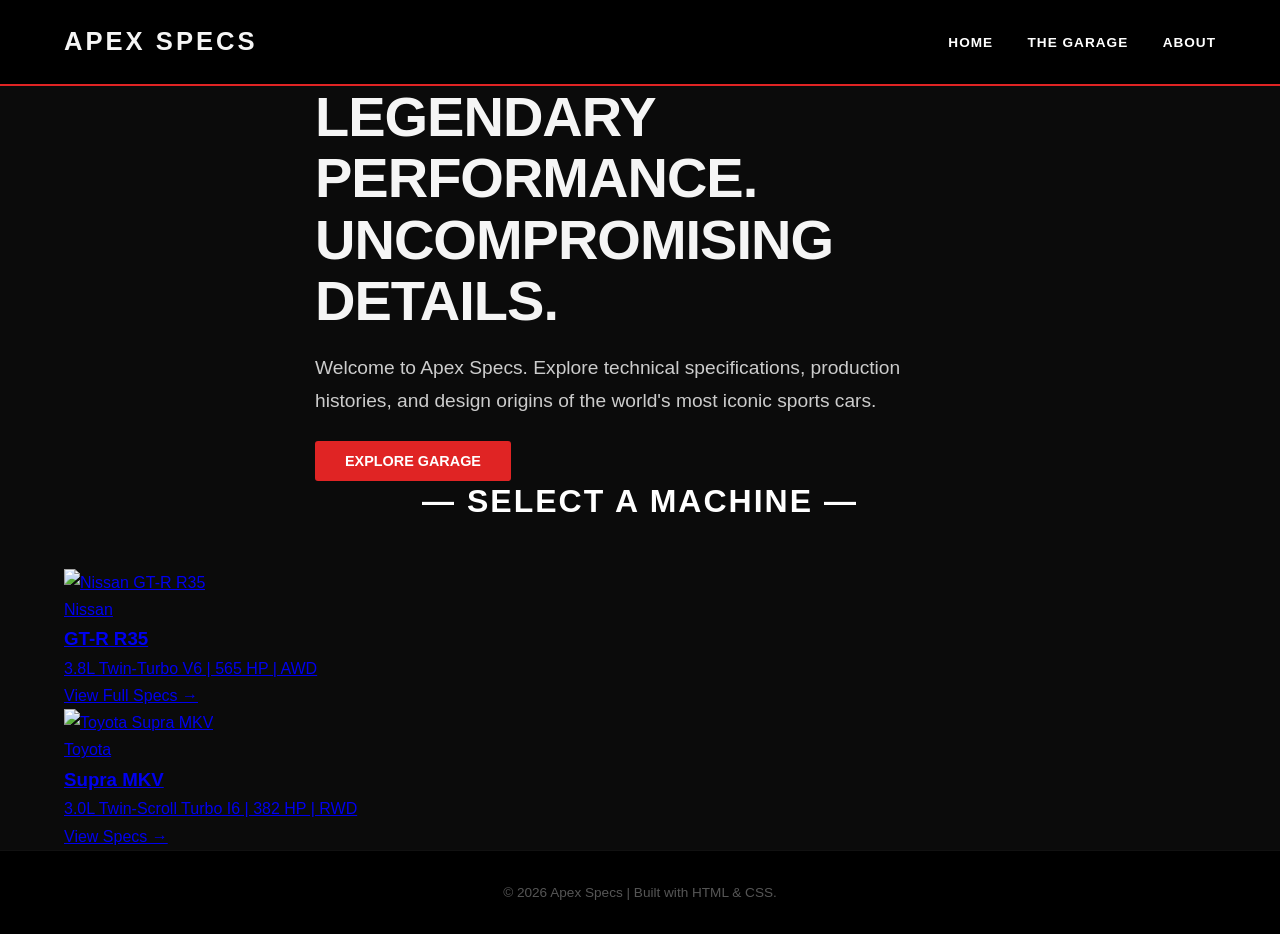
==== commit 92e95531: "Update index.html" ====
--- a/index.html
+++ b/index.html
@@ -4,6 +4,7 @@
     <meta charset="UTF-8">
     <meta name="viewport" content="width=device-width, initial-scale=1.0">
     <title>Apex Specs | Legendary Performance Database</title>
+    <link rel="icon" type="image/png" href="favicon.png">
     <link rel="stylesheet" href="style.css">
 </head>
 <body>
@@ -49,16 +50,16 @@
                     </div>
                 </a>
 
-                <!-- Card 2: Placeholder for your next machine (e.g., Supra) -->
-                <a href="#" class="car-card locked-card">
+                <!-- Card 2: Toyota Supra MKV -->
+                <a href="supra-mkv.html" class="car-card">
                     <div class="card-image">
-                        <img src="https://images.unsplash.com/photo-1714045060188-4eec5e682aa1?q=80&w=600&auto=format&fit=crop" alt="Toyota Supra MKV">
+                        <img src="https://images.unsplash.com/photo-1654704092211-dd7c1075d13c?q=80&w=687&auto=format&fit=crop" alt="Toyota Supra MKV">
                     </div>
                     <div class="card-info">
                         <span class="car-brand">Toyota</span>
                         <h3>Supra MKV</h3>
                         <p class="car-brief">3.0L Twin-Scroll Turbo I6 | 382 HP | RWD</p>
-                        <span class="view-spec-tag">Coming Soon...</span>
+                        <span class="view-spec-tag">View Specs →</span>
                     </div>
                 </a>
 
--- a/style.css
+++ b/style.css
@@ -374,7 +374,31 @@
     background-color: #0b0b0b;
     border-top: 1px solid #1a1a1a;
 }
-
+/* ==========================================
+   VIDEO SHOWCASE STYLES
+   ========================================== */
+.video-showcase-section {
+    background-color: #0b0b0b;
+    padding: 60px 0;
+    text-align: center;
+}
+
+.video-container {
+    max-width: 900px;
+    margin: 0 auto;
+    border: 1px solid #222222;
+    border-radius: 8px;
+    overflow: hidden;
+    box-shadow: 0 10px 30px rgba(0, 0, 0, 0.5);
+    background-color: #000000;
+}
+
+.video-container video {
+    width: 100%;
+    height: auto;
+    display: block;
+    object-fit: cover;
+}
 /* Mobile responsive layout fallback */
 @media (max-width: 992px) {
     .legacy-layout {
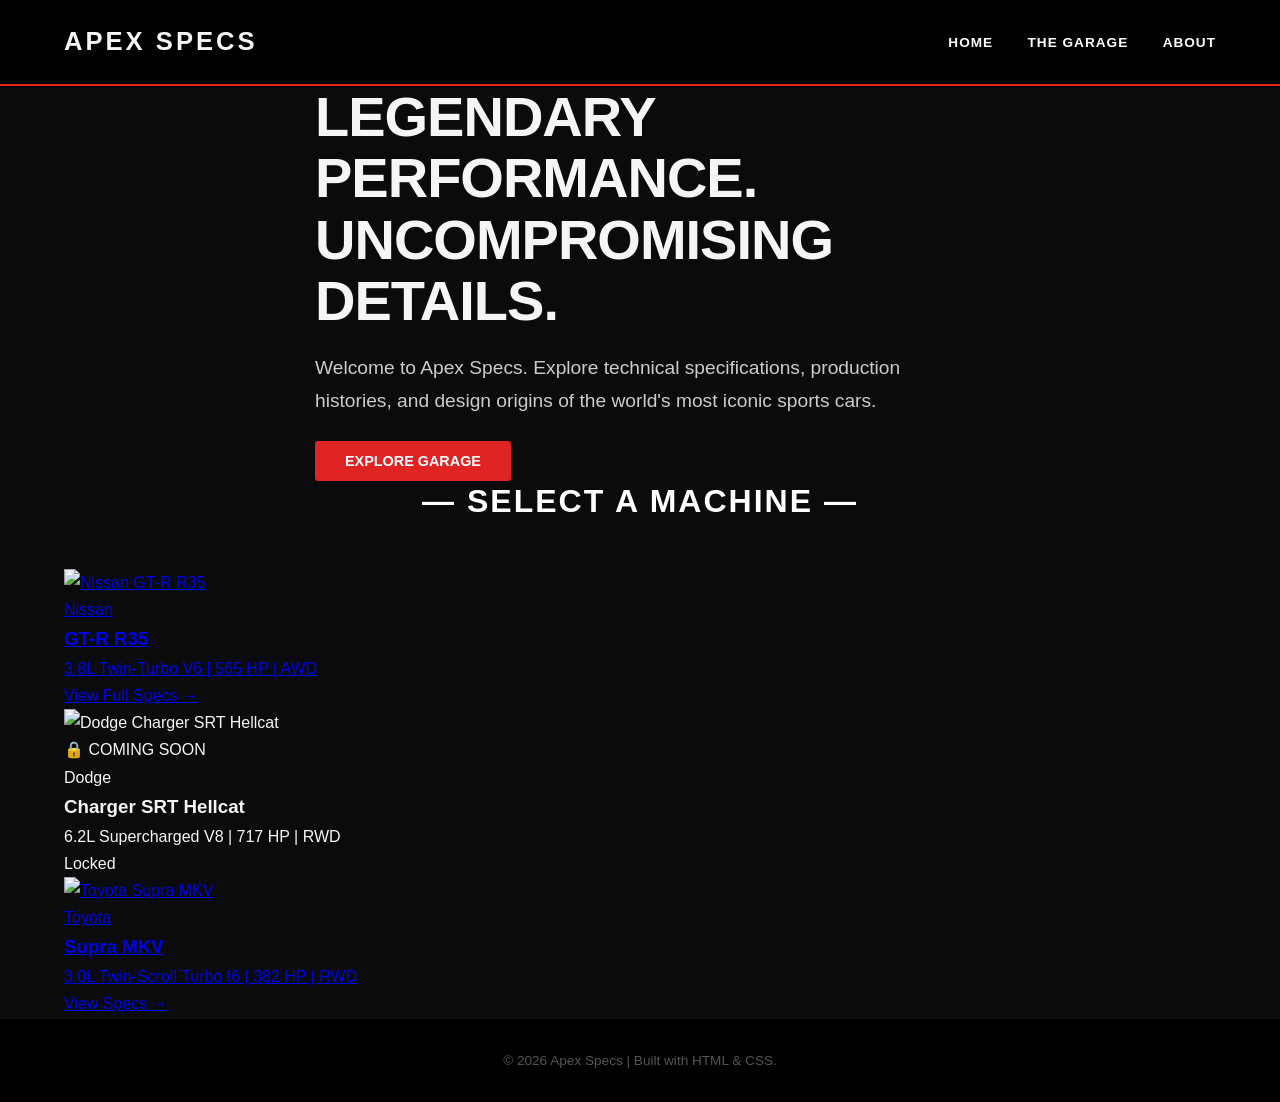
==== commit 8a6a0ffb: "Update index.html" ====
--- a/index.html
+++ b/index.html
@@ -49,7 +49,22 @@
                         <span class="view-spec-tag">View Full Specs &rarr;</span>
                     </div>
                 </a>
-
+<!-- Card 3: Locked Hellcat Card -->
+    <div class="car-card locked-card">
+        <div class="card-image">
+            <img src="https://images.unsplash.com/photo-1616447158787-111d12cee364?q=80&w=600&auto=format&fit=crop" alt="Dodge Charger SRT Hellcat">
+            <div class="lock-overlay">
+                <span class="lock-icon">🔒</span>
+                <span class="coming-soon-text">COMING SOON</span>
+            </div>
+        </div>
+        <div class="card-info">
+            <span class="car-brand">Dodge</span>
+            <h3>Charger SRT Hellcat</h3>
+            <p class="car-brief">6.2L Supercharged V8 | 717 HP | RWD</p>
+            <span class="view-spec-tag">Locked</span>
+        </div>
+    </div>
                 <!-- Card 2: Toyota Supra MKV -->
                 <a href="supra-mkv.html" class="car-card">
                     <div class="card-image">
--- a/style.css
+++ b/style.css
@@ -399,6 +399,21 @@
     display: block;
     object-fit: cover;
 }
+
+/* ==========================================
+   SUPRA MKV SPECIFIC STYLES
+   ========================================== */
+.supra-hero {
+    background-image: url('https://images.unsplash.com/photo-1654704092211-dd7c1075d13c?q=80&w=1200&auto=format&fit=crop');
+    background-size: cover;
+    background-position: center;
+}
+
+/* Mobile responsive layout fallback */
+@media (max-width: 992px) {
+
+
+
 /* Mobile responsive layout fallback */
 @media (max-width: 992px) {
     .legacy-layout {
@@ -590,7 +605,43 @@
     }
     
     /* Ensure the text section drops a bit of space below it */
-    .text-block h2 {
-        font-size: 1.8rem;
-    }
-}
+        .text-block h2 {
+            font-size: 1.8rem;
+        }
+
+       /* --- Global Specs Table Layout (Works on Desktop) --- */
+.spec-split {
+    display: flex;
+    align-items: center;      /* Centers the entire text block vertically with your photo */
+    gap: 50px;                /* Creates perfect breathing room between photo and text */
+}
+
+.spec-details-box {
+    flex: 1;                  /* Allows the specs to fill out the available space evenly */
+}
+
+.spec-list {
+    width: 100%;
+}
+
+.spec-list .spec-row {
+    display: flex;
+    justify-content: space-between; /* Snaps label to left, value to right */
+    align-items: center;
+    padding: 20px 0;                /* Adds the identical spacious spacing from your GT-R image */
+    border-bottom: 1px solid rgba(255, 255, 255, 0.1); /* Creates the clean separating lines */
+}
+
+.spec-list .spec-row span {
+    color: #888888;                 /* Muted gray label color */
+    font-weight: 600;
+    letter-spacing: 1px;
+    font-size: 0.9rem;
+}
+
+.spec-list .spec-row strong {
+    color: #ffffff;                 /* Solid bright white specs text */
+    font-weight: 500;
+    font-size: 1rem;
+  }
+}
